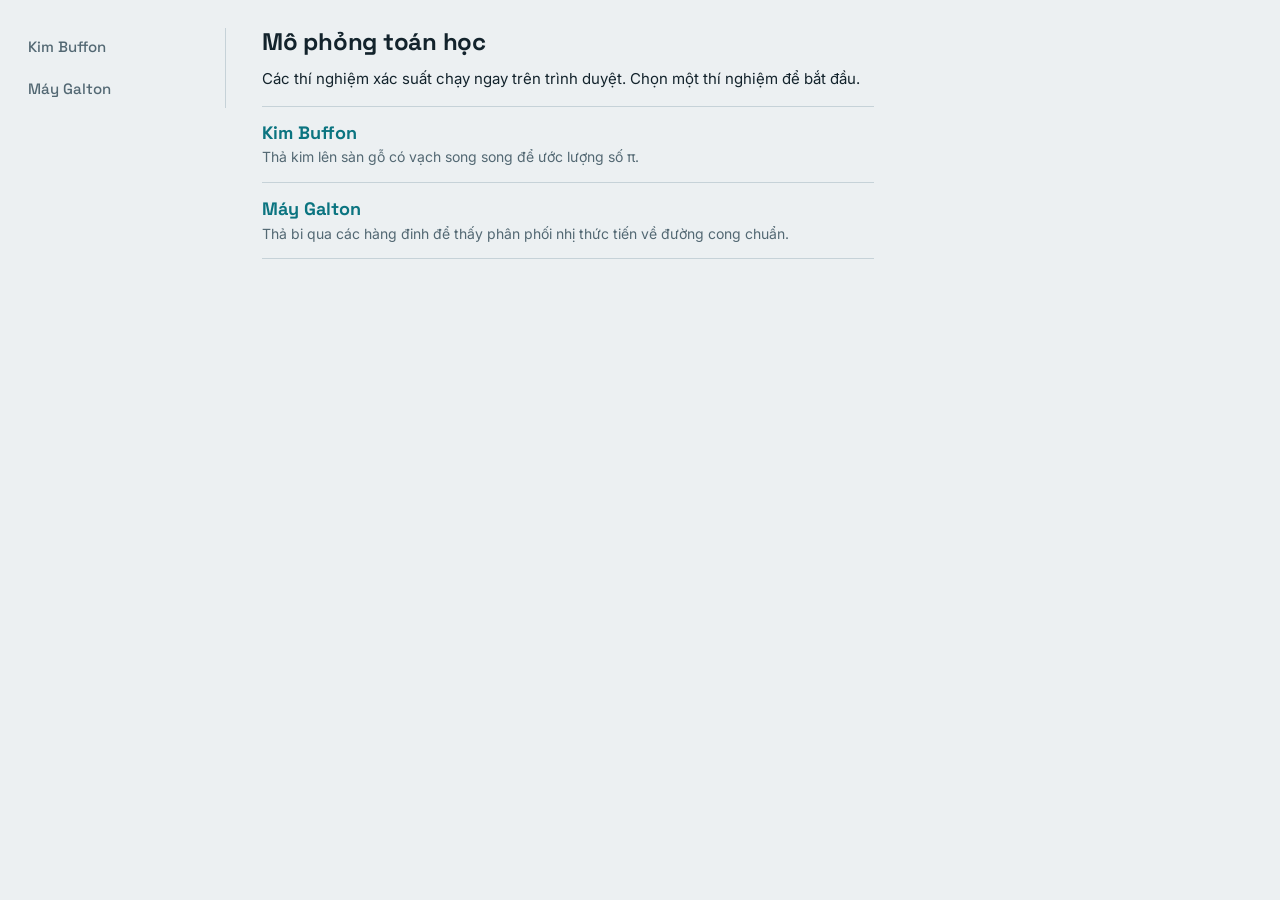
==== index.html @ f50ed822 "Add Buffon's needle and Galton board simulations One page per experiment (buffon.html, galton.html) " ====
<!doctype html>
<html lang="vi">
<head>
<meta charset="utf-8">
<meta name="viewport" content="width=device-width, initial-scale=1, viewport-fit=cover">
<title>Mô phỏng toán học</title>
<link rel="stylesheet" href="https://fonts.googleapis.com/css2?family=Inter:wght@400;500;600&family=JetBrains+Mono:wght@400;600&family=Space+Grotesk:wght@500;700&display=swap">
<link rel="stylesheet" href="style.css">
</head>
<body>

<div class="page">
  <header>
    <nav aria-label="Thí nghiệm">
      <a href="buffon.html">Kim Buffon</a>
      <a href="galton.html">Máy Galton</a>
    </nav>
  </header>

  <section aria-labelledby="home-title">
    <div class="intro">
      <h2 id="home-title">Mô phỏng toán học</h2>
      <p>Các thí nghiệm xác suất chạy ngay trên trình duyệt. Chọn một thí nghiệm để bắt đầu.</p>
    </div>
    <ul class="games">
      <li><a href="buffon.html">Kim Buffon</a><span>Thả kim lên sàn gỗ có vạch song song để ước lượng số π.</span></li>
      <li><a href="galton.html">Máy Galton</a><span>Thả bi qua các hàng đinh để thấy phân phối nhị thức tiến về đường cong chuẩn.</span></li>
    </ul>
  </section>
</div>


</body>
</html>
---- style.css ----
/* Layout: two lab benches stacked; each bench = experiment canvas on the left, instrument panel (controls + readouts) on the right. */
:root {
  --bg: #ECF0F2;
  --panel: #FAFCFC;
  --plank: #E1E8EB;
  --ink: #13232C;
  --muted: #536873;
  --line: #C6D2D8;
  --accent: #0B7480;
  --accent-ink: #FFFFFF;
  --hit: #C2620F;
  --font-display: "Space Grotesk", "Segoe UI", system-ui, sans-serif;
  --font-body: "Inter", "Segoe UI", system-ui, sans-serif;
  --font-data: "JetBrains Mono", ui-monospace, "SF Mono", Menlo, monospace;
}
@media (prefers-color-scheme: dark) {
  :root:not([data-theme="light"]) {
    --bg: #0D171C; --panel: #142129; --plank: #1A2A33; --ink: #DCE7EC; --muted: #8DA2AC;
    --line: #2C3F49; --accent: #4CC3CC; --accent-ink: #06252A; --hit: #F2A24B;
    color-scheme: dark;
  }
}
:root[data-theme="dark"] {
  --bg: #0D171C; --panel: #142129; --plank: #1A2A33; --ink: #DCE7EC; --muted: #8DA2AC;
  --line: #2C3F49; --accent: #4CC3CC; --accent-ink: #06252A; --hit: #F2A24B;
  color-scheme: dark;
}

*, *::before, *::after { box-sizing: border-box; }
body {
  margin: 0;
  background: var(--bg);
  color: var(--ink);
  font-family: var(--font-body);
  font-size: 15px;
  line-height: 1.55;
  padding-block: 28px 56px;
  padding-left: max(16px, env(safe-area-inset-left, 0px));
  padding-right: max(16px, env(safe-area-inset-right, 0px));
}
.page { max-width: 1340px; margin: 0 auto; display: grid; grid-template-columns: 210px minmax(0, 1fr); gap: 22px 36px; align-items: start; }

header { display: flex; flex-direction: column; gap: 8px; }
h1, h2 { font-family: var(--font-display); text-wrap: balance; margin: 0; letter-spacing: -0.01em; }
h1 { font-size: clamp(26px, 4.4vw, 38px); font-weight: 700; line-height: 1.1; }
h2 { font-size: 24px; font-weight: 700; line-height: 1.2; }
.lede { max-width: 64ch; color: var(--muted); margin: 0; }
/* Thanh bên: tên trang và danh sách thí nghiệm. Ở màn hình hẹp nó thành một dải ngang phía trên. */
header { position: sticky; top: calc(env(safe-area-inset-top, 0px) + 20px); padding-right: 20px; border-right: 1px solid var(--line); }
header h1 { font-size: 22px; line-height: 1.2; }
header .lede { font-size: 13px; line-height: 1.5; }
nav { display: flex; flex-direction: column; gap: 4px; }
nav a {
  font: 500 15px/1.2 var(--font-display); color: var(--muted); text-decoration: none;
  padding: 10px 12px; border-radius: 4px;
}
section { grid-column: 2; }
nav a:hover { color: var(--ink); }
nav a[aria-current="page"] { color: var(--accent-ink); background: var(--accent); font-weight: 700; }

section { display: flex; flex-direction: column; gap: 16px; }
.intro { display: flex; flex-direction: column; gap: 10px; }
.intro p { margin: 0; max-width: 68ch; }
.formula {
  font-family: var(--font-data); font-size: 14px;
  display: flex; flex-wrap: wrap; gap: 6px 28px; color: var(--ink);
}
.formula span { white-space: nowrap; }

.games { list-style: none; margin: 0; padding: 0; display: flex; flex-direction: column; border-top: 1px solid var(--line); max-width: 68ch; }
.games li { display: flex; flex-direction: column; gap: 2px; padding: 14px 0; border-bottom: 1px solid var(--line); }
.games a { font: 700 18px/1.3 var(--font-display); color: var(--accent); text-decoration: none; }
.games a:hover { text-decoration: underline; }
.games span { color: var(--muted); font-size: 14px; }

.sim { display: grid; grid-template-columns: minmax(0, 1fr) 300px; gap: 24px; align-items: start; }
.stage { min-width: 0; display: flex; flex-direction: column; gap: 10px; }
canvas { display: block; width: 100%; max-width: 100%; background: var(--panel); border: 1px solid var(--line); border-radius: 4px; }
[hidden] { display: none !important; }
#b-canvas, #b-3d { aspect-ratio: 16 / 9; }
#b-3d { touch-action: none; }
.b-wrap { position: relative; }
.tray {
  position: absolute; left: 8px; top: 8px;
  display: flex; flex-direction: column; gap: 4px; padding: 4px;
  background: var(--panel); border: 1px solid var(--line); border-radius: 6px;
}
.tray-item { display: flex; align-items: center; justify-content: center; width: 36px; height: 36px; padding: 0; }
.pin { display: block; width: 24px; height: 2.5px; border-radius: 2px; background: linear-gradient(90deg, var(--ink) 70%, transparent); transform: rotate(-30deg); pointer-events: none; }
.pin.many { box-shadow: 0 5px 0 var(--muted), 0 -5px 0 var(--muted); }
.keep { display: inline-flex; align-items: center; gap: 6px; font-size: 13.5px; white-space: nowrap; }
.keep input { width: 74px; padding: 7px 8px; font: 14px var(--font-data); color: var(--ink); background: var(--panel); border: 1px solid var(--line); border-radius: 4px; }
.viewbar .hint { flex: 1 1 240px; min-width: 0; }
.viewbar { display: flex; flex-wrap: wrap; align-items: center; gap: 8px 14px; }
button[aria-pressed="true"]:not(.primary) { border-color: var(--accent); color: var(--accent); }
#b-conv { height: 180px; }
#g-canvas { aspect-ratio: 5 / 4; }
.caption { font-size: 12.5px; color: var(--muted); display: flex; flex-wrap: wrap; gap: 4px 18px; margin: 0; }
.key { display: inline-flex; align-items: center; gap: 6px; white-space: nowrap; }
.swatch { width: 18px; height: 3px; border-radius: 2px; background: var(--muted); }
.swatch.hit { background: var(--hit); }
.swatch.acc { background: var(--accent); height: 9px; width: 9px; border-radius: 1px; }
.swatch.dot { width: 8px; height: 8px; border-radius: 50%; background: var(--panel); border: 1.5px solid var(--ink); }
.chart-title { font-size: 12px; text-transform: uppercase; letter-spacing: 0.08em; color: var(--muted); font-weight: 600; margin: 8px 0 0; }

.panel { min-width: 0; display: flex; flex-direction: column; gap: 20px; }
.buttons { display: grid; grid-template-columns: repeat(3, minmax(0, 1fr)); gap: 8px; }
button {
  font: 500 13.5px/1.2 var(--font-body);
  padding: 9px 8px; border-radius: 4px; cursor: pointer;
  border: 1px solid var(--line); background: var(--panel); color: var(--ink);
}
button:hover { border-color: var(--accent); }
button:active { transform: translateY(1px); }
button.primary { grid-column: 1 / -1; background: var(--accent); border-color: var(--accent); color: var(--accent-ink); font-weight: 600; padding-block: 11px; }
button.primary[aria-pressed="true"] { background: var(--panel); color: var(--accent); }
button.reset { grid-column: 1 / -1; background: transparent; color: var(--muted); }
button:focus-visible, input:focus-visible, a:focus-visible { outline: 2px solid var(--accent); outline-offset: 2px; }

.sliders { display: flex; flex-direction: column; gap: 12px; }
.field { display: flex; flex-direction: column; gap: 2px; }
.field label { display: flex; justify-content: space-between; gap: 12px; font-size: 13px; }
.field output { font-family: var(--font-data); font-variant-numeric: tabular-nums; }
input[type="range"] { width: 100%; accent-color: var(--accent); margin: 0; }
.hint { font-size: 12px; color: var(--muted); margin: 0; }

.headline { display: flex; flex-direction: column; gap: 2px; }
.headline .label { font-size: 12px; text-transform: uppercase; letter-spacing: 0.08em; color: var(--muted); font-weight: 600; }
.headline .value { font-family: var(--font-data); font-weight: 600; font-size: 34px; line-height: 1.1; font-variant-numeric: tabular-nums; overflow-wrap: anywhere; }
.headline .sub { font-family: var(--font-data); font-size: 12.5px; color: var(--muted); font-variant-numeric: tabular-nums; }

dl { margin: 0; display: grid; grid-template-columns: minmax(0, 1fr) auto; border-top: 1px solid var(--line); }
dt, dd { margin: 0; padding: 7px 0; border-bottom: 1px solid var(--line); font-size: 13px; }
dt { color: var(--muted); }
dd { font-family: var(--font-data); font-variant-numeric: tabular-nums; text-align: right; padding-left: 12px; }

@media (max-width: 1000px) {
  .page { grid-template-columns: minmax(0, 1fr); }
  header { position: static; padding-right: 0; border-right: 0; }
  nav { flex-direction: row; flex-wrap: wrap; }
  section { grid-column: 1; }
}
@media (max-width: 820px) {
  .sim { grid-template-columns: minmax(0, 1fr); }
  #b-canvas, #b-3d { aspect-ratio: 3 / 2; }
  #g-canvas { aspect-ratio: 4 / 5; }
}
@media (prefers-reduced-motion: reduce) { button:active { transform: none; } }
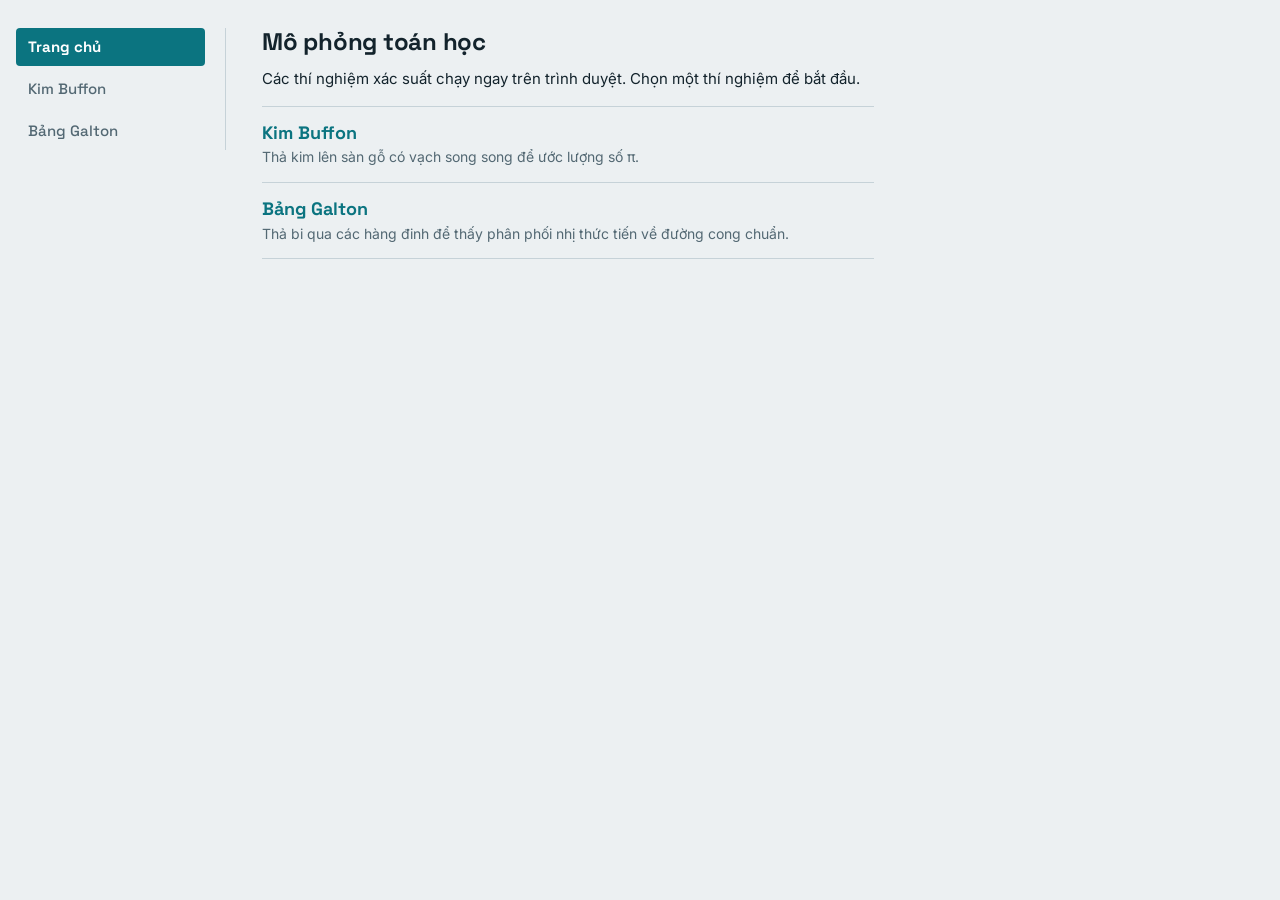
==== commit 8fb878a2: "Make each experiment standalone and rename to Bảng Galton Each game folder now carries its own style" ====
--- a/index.html
+++ b/index.html
@@ -12,8 +12,9 @@
 <div class="page">
   <header>
     <nav aria-label="Thí nghiệm">
-      <a href="buffon.html">Kim Buffon</a>
-      <a href="galton.html">Máy Galton</a>
+      <a href="index.html" aria-current="page">Trang chủ</a>
+      <a href="buffon/index.html">Kim Buffon</a>
+      <a href="galton/index.html">Bảng Galton</a>
     </nav>
   </header>
 
@@ -23,8 +24,8 @@
       <p>Các thí nghiệm xác suất chạy ngay trên trình duyệt. Chọn một thí nghiệm để bắt đầu.</p>
     </div>
     <ul class="games">
-      <li><a href="buffon.html">Kim Buffon</a><span>Thả kim lên sàn gỗ có vạch song song để ước lượng số π.</span></li>
-      <li><a href="galton.html">Máy Galton</a><span>Thả bi qua các hàng đinh để thấy phân phối nhị thức tiến về đường cong chuẩn.</span></li>
+      <li><a href="buffon/index.html">Kim Buffon</a><span>Thả kim lên sàn gỗ có vạch song song để ước lượng số π.</span></li>
+      <li><a href="galton/index.html">Bảng Galton</a><span>Thả bi qua các hàng đinh để thấy phân phối nhị thức tiến về đường cong chuẩn.</span></li>
     </ul>
   </section>
 </div>
--- a/style.css
+++ b/style.css
@@ -1,4 +1,4 @@
-/* Layout: two lab benches stacked; each bench = experiment canvas on the left, instrument panel (controls + readouts) on the right. */
+/* Trang chủ: thanh bên và danh sách thí nghiệm. */
 :root {
   --bg: #ECF0F2;
   --panel: #FAFCFC;
@@ -41,14 +41,10 @@
 .page { max-width: 1340px; margin: 0 auto; display: grid; grid-template-columns: 210px minmax(0, 1fr); gap: 22px 36px; align-items: start; }
 
 header { display: flex; flex-direction: column; gap: 8px; }
-h1, h2 { font-family: var(--font-display); text-wrap: balance; margin: 0; letter-spacing: -0.01em; }
-h1 { font-size: clamp(26px, 4.4vw, 38px); font-weight: 700; line-height: 1.1; }
+h2 { font-family: var(--font-display); text-wrap: balance; margin: 0; letter-spacing: -0.01em; }
 h2 { font-size: 24px; font-weight: 700; line-height: 1.2; }
-.lede { max-width: 64ch; color: var(--muted); margin: 0; }
 /* Thanh bên: tên trang và danh sách thí nghiệm. Ở màn hình hẹp nó thành một dải ngang phía trên. */
 header { position: sticky; top: calc(env(safe-area-inset-top, 0px) + 20px); padding-right: 20px; border-right: 1px solid var(--line); }
-header h1 { font-size: 22px; line-height: 1.2; }
-header .lede { font-size: 13px; line-height: 1.5; }
 nav { display: flex; flex-direction: column; gap: 4px; }
 nav a {
   font: 500 15px/1.2 var(--font-display); color: var(--muted); text-decoration: none;
@@ -61,11 +57,6 @@
 section { display: flex; flex-direction: column; gap: 16px; }
 .intro { display: flex; flex-direction: column; gap: 10px; }
 .intro p { margin: 0; max-width: 68ch; }
-.formula {
-  font-family: var(--font-data); font-size: 14px;
-  display: flex; flex-wrap: wrap; gap: 6px 28px; color: var(--ink);
-}
-.formula span { white-space: nowrap; }
 
 .games { list-style: none; margin: 0; padding: 0; display: flex; flex-direction: column; border-top: 1px solid var(--line); max-width: 68ch; }
 .games li { display: flex; flex-direction: column; gap: 2px; padding: 14px 0; border-bottom: 1px solid var(--line); }
@@ -73,66 +64,7 @@
 .games a:hover { text-decoration: underline; }
 .games span { color: var(--muted); font-size: 14px; }
 
-.sim { display: grid; grid-template-columns: minmax(0, 1fr) 300px; gap: 24px; align-items: start; }
-.stage { min-width: 0; display: flex; flex-direction: column; gap: 10px; }
-canvas { display: block; width: 100%; max-width: 100%; background: var(--panel); border: 1px solid var(--line); border-radius: 4px; }
-[hidden] { display: none !important; }
-#b-canvas, #b-3d { aspect-ratio: 16 / 9; }
-#b-3d { touch-action: none; }
-.b-wrap { position: relative; }
-.tray {
-  position: absolute; left: 8px; top: 8px;
-  display: flex; flex-direction: column; gap: 4px; padding: 4px;
-  background: var(--panel); border: 1px solid var(--line); border-radius: 6px;
-}
-.tray-item { display: flex; align-items: center; justify-content: center; width: 36px; height: 36px; padding: 0; }
-.pin { display: block; width: 24px; height: 2.5px; border-radius: 2px; background: linear-gradient(90deg, var(--ink) 70%, transparent); transform: rotate(-30deg); pointer-events: none; }
-.pin.many { box-shadow: 0 5px 0 var(--muted), 0 -5px 0 var(--muted); }
-.keep { display: inline-flex; align-items: center; gap: 6px; font-size: 13.5px; white-space: nowrap; }
-.keep input { width: 74px; padding: 7px 8px; font: 14px var(--font-data); color: var(--ink); background: var(--panel); border: 1px solid var(--line); border-radius: 4px; }
-.viewbar .hint { flex: 1 1 240px; min-width: 0; }
-.viewbar { display: flex; flex-wrap: wrap; align-items: center; gap: 8px 14px; }
-button[aria-pressed="true"]:not(.primary) { border-color: var(--accent); color: var(--accent); }
-#b-conv { height: 180px; }
-#g-canvas { aspect-ratio: 5 / 4; }
-.caption { font-size: 12.5px; color: var(--muted); display: flex; flex-wrap: wrap; gap: 4px 18px; margin: 0; }
-.key { display: inline-flex; align-items: center; gap: 6px; white-space: nowrap; }
-.swatch { width: 18px; height: 3px; border-radius: 2px; background: var(--muted); }
-.swatch.hit { background: var(--hit); }
-.swatch.acc { background: var(--accent); height: 9px; width: 9px; border-radius: 1px; }
-.swatch.dot { width: 8px; height: 8px; border-radius: 50%; background: var(--panel); border: 1.5px solid var(--ink); }
-.chart-title { font-size: 12px; text-transform: uppercase; letter-spacing: 0.08em; color: var(--muted); font-weight: 600; margin: 8px 0 0; }
-
-.panel { min-width: 0; display: flex; flex-direction: column; gap: 20px; }
-.buttons { display: grid; grid-template-columns: repeat(3, minmax(0, 1fr)); gap: 8px; }
-button {
-  font: 500 13.5px/1.2 var(--font-body);
-  padding: 9px 8px; border-radius: 4px; cursor: pointer;
-  border: 1px solid var(--line); background: var(--panel); color: var(--ink);
-}
-button:hover { border-color: var(--accent); }
-button:active { transform: translateY(1px); }
-button.primary { grid-column: 1 / -1; background: var(--accent); border-color: var(--accent); color: var(--accent-ink); font-weight: 600; padding-block: 11px; }
-button.primary[aria-pressed="true"] { background: var(--panel); color: var(--accent); }
-button.reset { grid-column: 1 / -1; background: transparent; color: var(--muted); }
 button:focus-visible, input:focus-visible, a:focus-visible { outline: 2px solid var(--accent); outline-offset: 2px; }
-
-.sliders { display: flex; flex-direction: column; gap: 12px; }
-.field { display: flex; flex-direction: column; gap: 2px; }
-.field label { display: flex; justify-content: space-between; gap: 12px; font-size: 13px; }
-.field output { font-family: var(--font-data); font-variant-numeric: tabular-nums; }
-input[type="range"] { width: 100%; accent-color: var(--accent); margin: 0; }
-.hint { font-size: 12px; color: var(--muted); margin: 0; }
-
-.headline { display: flex; flex-direction: column; gap: 2px; }
-.headline .label { font-size: 12px; text-transform: uppercase; letter-spacing: 0.08em; color: var(--muted); font-weight: 600; }
-.headline .value { font-family: var(--font-data); font-weight: 600; font-size: 34px; line-height: 1.1; font-variant-numeric: tabular-nums; overflow-wrap: anywhere; }
-.headline .sub { font-family: var(--font-data); font-size: 12.5px; color: var(--muted); font-variant-numeric: tabular-nums; }
-
-dl { margin: 0; display: grid; grid-template-columns: minmax(0, 1fr) auto; border-top: 1px solid var(--line); }
-dt, dd { margin: 0; padding: 7px 0; border-bottom: 1px solid var(--line); font-size: 13px; }
-dt { color: var(--muted); }
-dd { font-family: var(--font-data); font-variant-numeric: tabular-nums; text-align: right; padding-left: 12px; }
 
 @media (max-width: 1000px) {
   .page { grid-template-columns: minmax(0, 1fr); }
@@ -140,9 +72,3 @@
   nav { flex-direction: row; flex-wrap: wrap; }
   section { grid-column: 1; }
 }
-@media (max-width: 820px) {
-  .sim { grid-template-columns: minmax(0, 1fr); }
-  #b-canvas, #b-3d { aspect-ratio: 3 / 2; }
-  #g-canvas { aspect-ratio: 4 / 5; }
-}
-@media (prefers-reduced-motion: reduce) { button:active { transform: none; } }
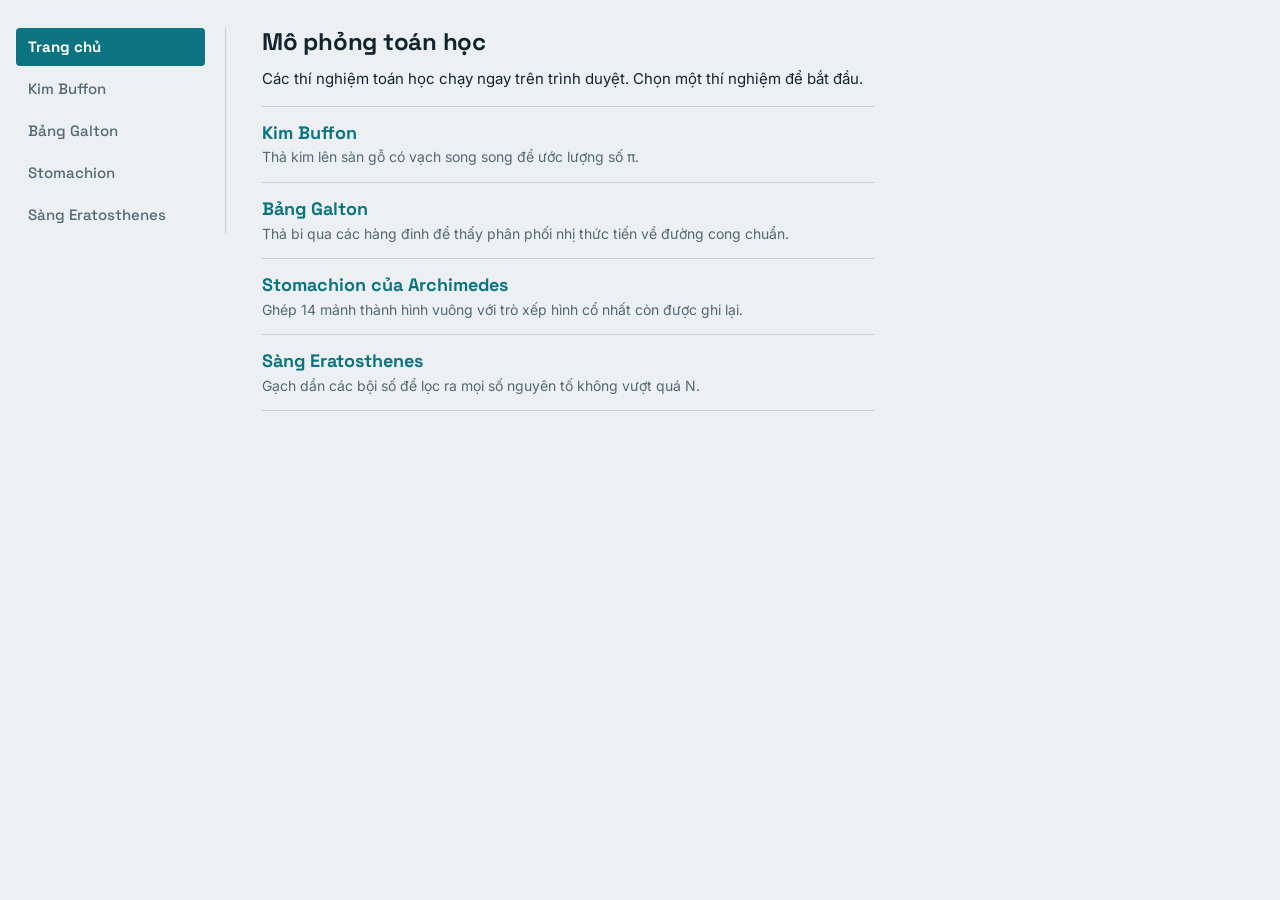
==== commit 4c0bc78f: "Add Stomachion and Sieve of Eratosthenes, share the sidebar via nav.js - stomachion/: Archimedes' 14" ====
--- a/index.html
+++ b/index.html
@@ -11,21 +11,19 @@
 
 <div class="page">
   <header>
-    <nav aria-label="Thí nghiệm">
-      <a href="index.html" aria-current="page">Trang chủ</a>
-      <a href="buffon/index.html">Kim Buffon</a>
-      <a href="galton/index.html">Bảng Galton</a>
-    </nav>
+    <script src="nav.js"></script>
   </header>
 
   <section aria-labelledby="home-title">
     <div class="intro">
       <h2 id="home-title">Mô phỏng toán học</h2>
-      <p>Các thí nghiệm xác suất chạy ngay trên trình duyệt. Chọn một thí nghiệm để bắt đầu.</p>
+      <p>Các thí nghiệm toán học chạy ngay trên trình duyệt. Chọn một thí nghiệm để bắt đầu.</p>
     </div>
     <ul class="games">
       <li><a href="buffon/index.html">Kim Buffon</a><span>Thả kim lên sàn gỗ có vạch song song để ước lượng số π.</span></li>
       <li><a href="galton/index.html">Bảng Galton</a><span>Thả bi qua các hàng đinh để thấy phân phối nhị thức tiến về đường cong chuẩn.</span></li>
+      <li><a href="stomachion/index.html">Stomachion của Archimedes</a><span>Ghép 14 mảnh thành hình vuông với trò xếp hình cổ nhất còn được ghi lại.</span></li>
+      <li><a href="eratosthenes/index.html">Sàng Eratosthenes</a><span>Gạch dần các bội số để lọc ra mọi số nguyên tố không vượt quá N.</span></li>
     </ul>
   </section>
 </div>
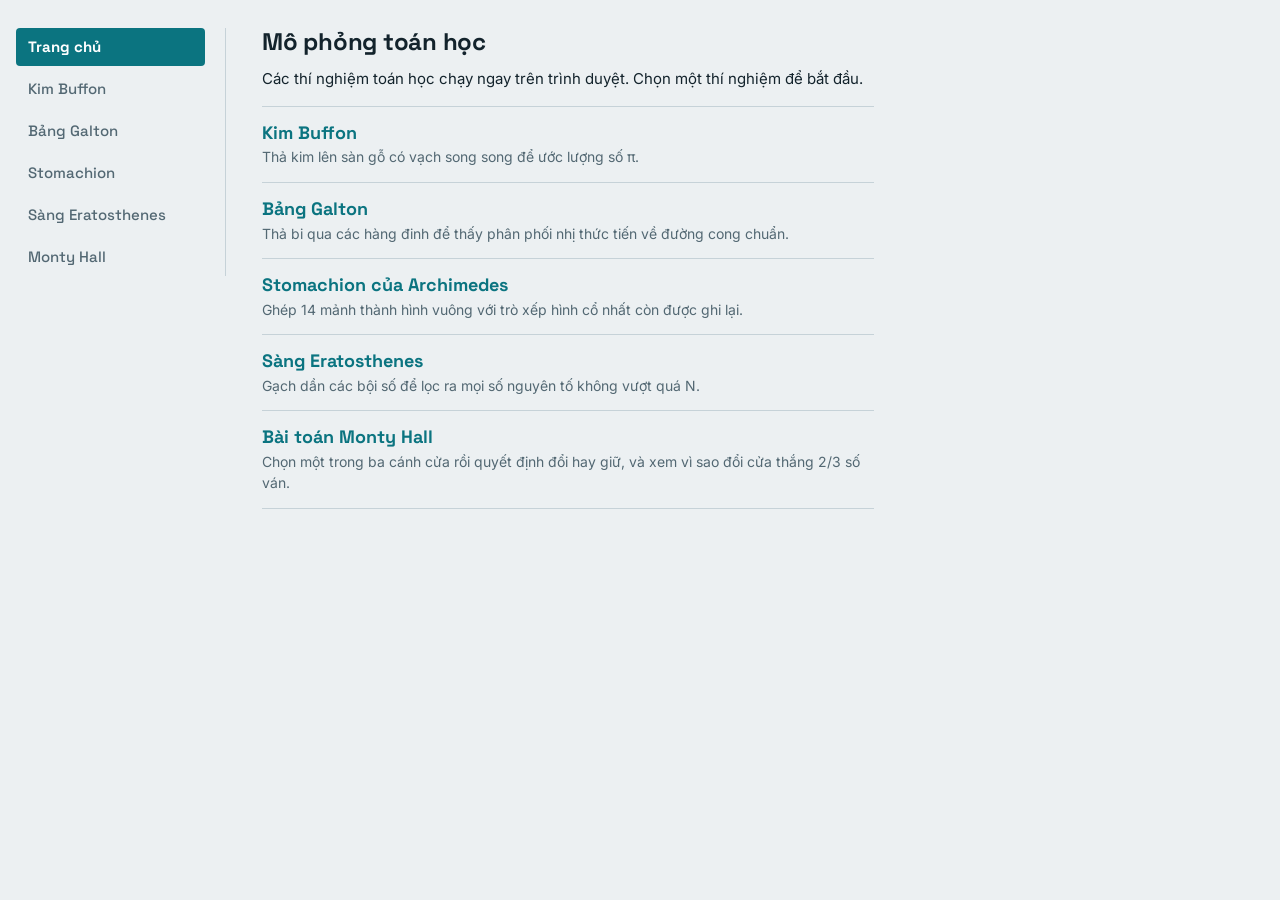
==== commit ad1cebf1: "Add Monty Hall simulation and ideas list Monty Hall page with manual play, automated runs, a win-rat" ====
--- a/index.html
+++ b/index.html
@@ -24,6 +24,7 @@
       <li><a href="galton/index.html">Bảng Galton</a><span>Thả bi qua các hàng đinh để thấy phân phối nhị thức tiến về đường cong chuẩn.</span></li>
       <li><a href="stomachion/index.html">Stomachion của Archimedes</a><span>Ghép 14 mảnh thành hình vuông với trò xếp hình cổ nhất còn được ghi lại.</span></li>
       <li><a href="eratosthenes/index.html">Sàng Eratosthenes</a><span>Gạch dần các bội số để lọc ra mọi số nguyên tố không vượt quá N.</span></li>
+      <li><a href="montyhall/index.html">Bài toán Monty Hall</a><span>Chọn một trong ba cánh cửa rồi quyết định đổi hay giữ, và xem vì sao đổi cửa thắng 2/3 số ván.</span></li>
     </ul>
   </section>
 </div>
